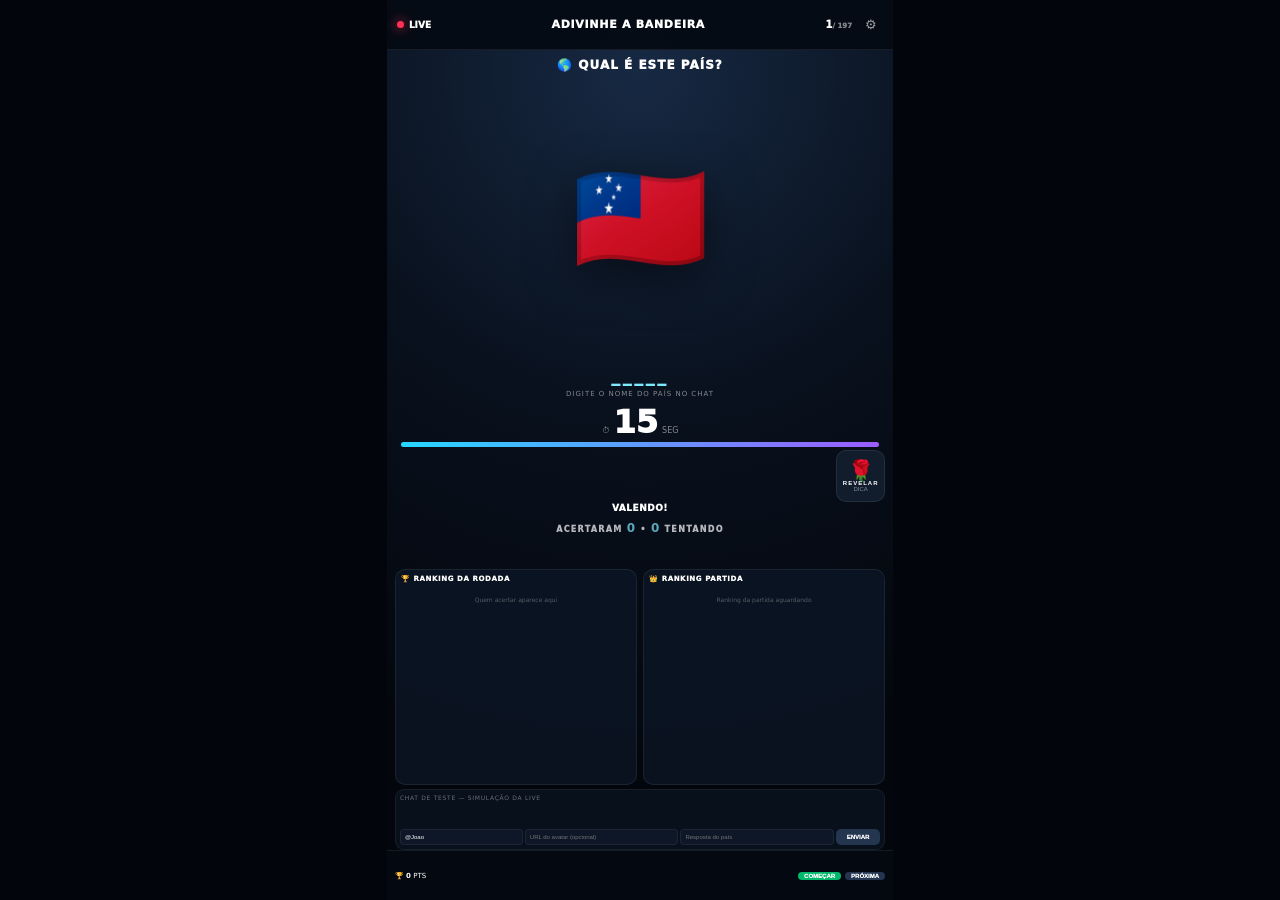
==== index.html @ 90738d2c "Add files via upload" ====
<!doctype html>
<html lang="pt-BR">
<head><meta charset="utf-8"><meta name="viewport" content="width=device-width,initial-scale=1,viewport-fit=cover"><meta name="theme-color" content="#050914"><title>Adivinhe a Bandeira — TikTok LIVE</title><link rel="stylesheet" href="style.css"></head>
<body><div class="app">
<header class="topbar"><div class="live"><i></i> LIVE</div><div class="brand">ADIVINHE A BANDEIRA</div><div class="round-pill"><span id="roundNumber">1</span><small>/ <span id="roundTotal">197</span></small></div><button id="adminToggle" class="gear" aria-label="Configurações">⚙</button></header>
<main>
<section class="hero"><div class="eyebrow">🌎 QUAL É ESTE PAÍS?</div><div id="flag" class="flag">🇧🇷</div><div id="hint" class="hint" aria-live="polite"></div><div class="question">DIGITE O NOME DO PAÍS NO CHAT</div></section>
<section class="timer-card"><div class="timer-head"><span>⏱</span><strong id="timer">15</strong><small>SEG</small></div><div class="progress"><span id="progressBar"></span></div></section>
<section class="participation"><button id="giftTip" class="gift" type="button"><span>🌹</span><b>REVELAR</b><small>DICA</small></button></section>
<div id="message" class="message">VALENDO!</div>
<section class="hit-area"><div class="hit-title">ACERTARAM <b id="hitCount">0</b> • <b id="attemptCount2">0</b> TENTANDO</div><div id="hitAvatars" class="hit-avatars"></div></section>
<section class="rank-grid"><div class="panel"><div class="panel-title">🏆 RANKING DA RODADA</div><div id="roundRanking" class="rows"></div></div><div class="panel"><div class="panel-title">👑 RANKING PARTIDA</div><div id="totalRanking" class="rows"></div></div></section>
<section class="test-chat" id="testChat"><div class="test-title">CHAT DE TESTE — SIMULAÇÃO DA LIVE</div><div id="chatList" class="chat-list"></div><div class="demo-form"><input id="demoUser" value="@Joao" aria-label="Nome do jogador"><input id="demoAvatar" placeholder="URL do avatar (opcional)" aria-label="URL do avatar"><input id="demoMessage" placeholder="Resposta do país" aria-label="Mensagem"><button id="demoSend">ENVIAR</button></div></section>
</main>
<footer><span>🏆 <b id="totalPoints">0</b> PTS</span><button id="start" class="primary">COMEÇAR</button><button id="next">PRÓXIMA</button></footer>
<aside id="admin" class="admin hidden"><button id="adminClose">×</button><b>CONTROLE</b><label>Tempo <input id="timeInput" type="number" min="3" max="120" value="15"></label><button id="pause">PAUSAR</button><button id="reset">NOVA PARTIDA</button><hr style="margin:8px 0;border-color:#fff2"><button id="showAnswer">👁 REVELAR RESPOSTA</button><hr style="margin:8px 0;border-color:#fff2"><label><input type="checkbox" id="modeToggle" checked> <span id="modeLabel">Modo Admin (chat teste visível)</span></label></aside>
<div id="winnerOverlay" class="winner-overlay" aria-live="polite"><div id="winnerContent"></div><div class="next-countdown">PRÓXIMA RODADA EM<strong id="nextCountdown">3</strong></div></div>
</div><script src="countries.js"></script><script src="game.js"></script></body></html>
---- style.css ----
*{box-sizing:border-box}html,body{margin:0;width:100%;height:100%;overflow:hidden}body{background:#02050b;color:#fff;font-family:Inter,system-ui,-apple-system,"Segoe UI",sans-serif;display:flex;justify-content:center}.app{width:min(100vw,56.25vh);height:100dvh;min-height:600px;overflow:hidden;display:flex;flex-direction:column;position:relative;background:radial-gradient(circle at 50% 8%,#172943,#09111e 38%,#03060c 82%)}.app::before{content:"";position:absolute;inset:0;background-image:linear-gradient(115deg,transparent 47%,rgba(94,231,255,.04) 48%,transparent 49%),linear-gradient(25deg,transparent 49%,rgba(139,92,246,.03) 50%,transparent 51%);background-size:180px 180px;opacity:.08;pointer-events:none;z-index:0}.topbar{height:50px;flex:0 0 50px;display:flex;align-items:center;padding:0 10px;background:#050a13ee;border-bottom:1px solid #ffffff12;z-index:4}.live{font-size:9px;font-weight:1000;display:flex;gap:5px;align-items:center}.live i{width:7px;height:7px;border-radius:50%;background:#ff3154;box-shadow:0 0 12px #ff3154}.brand{flex:1;text-align:center;font-size:11px;font-weight:1000;letter-spacing:.7px}.round-pill{font-size:10px;font-weight:1000}.round-pill small{font-size:7px;opacity:.5}.gear{margin-left:7px;border:0;background:none;color:#fff;opacity:.6}main{min-height:0;flex:1;overflow:hidden;display:flex;flex-direction:column}.hero{flex:0 0 44%;min-height:0;text-align:center;padding:8px 10px 4px;display:flex;flex-direction:column;justify-content:space-between}.eyebrow{font-size:12px;font-weight:1000;letter-spacing:1px;margin:0}.flag{flex:1;display:flex;align-items:center;justify-content:center;font-size:clamp(60px,14vw,110px);line-height:1;margin:4px 0;filter:drop-shadow(0 12px 24px rgba(0,0,0,.5))}.flag img{width:120px;max-height:90px;object-fit:contain}.hint{height:22px;font-size:17px;font-weight:1000;letter-spacing:3px;color:#7eeaff;margin:2px 0}.question{font-size:7px;opacity:.5;letter-spacing:1px;margin-top:auto}.timer-card{padding:4px 14px 2px}.timer-head{text-align:center;display:flex;justify-content:center;align-items:baseline;gap:4px}.timer-head strong{font-size:32px;line-height:1;font-weight:1000}.timer-head span,.timer-head small{font-size:8px;opacity:.5}.progress{height:5px;border-radius:99px;background:#ffffff10;overflow:hidden;margin-top:4px}.progress span{display:block;width:100%;height:100%;background:linear-gradient(90deg,#25d7ff,#9b5cff);transition:width .25s linear}.participation{height:58px;display:flex;flex-direction:column;align-items:center;justify-content:center;position:relative;padding:0 10px;gap:4px}.attempts{width:100%;text-align:center}.attempt-title{font-size:8px;font-weight:1000;letter-spacing:1.3px;opacity:.7}.attempt-title b{font-size:12px;color:#7ceaff}.avatars{height:34px;display:flex;justify-content:center;align-items:center;gap:4px;overflow:hidden}.avatar{width:28px;height:28px;border-radius:50%;object-fit:cover;border:1px solid #ffffffaa;background:#18243a}.avatar-fallback{display:grid;place-items:center;font-size:8px;font-weight:1000}.gift{position:absolute;right:8px;top:50%;transform:translateY(-50%);width:49px;height:52px;border-radius:10px;border:1px solid #ffffff14;background:#111c2d;color:#fff;display:flex;flex-direction:column;align-items:center;justify-content:center}.gift span{font-size:21px;line-height:19px}.gift b{font-size:6px;letter-spacing:1px}.gift small{font-size:6px;opacity:.5}.message{height:18px;text-align:center;font-size:9px;font-weight:1000;letter-spacing:.5px}.message.good{color:#64f0ae}.message.bad{color:#ff8d9a}.hit-area{height:52px;display:flex;flex-direction:column;align-items:center;justify-content:center;gap:3px;padding:0 10px}.hit-title{font-size:8px;font-weight:1000;letter-spacing:1.3px;opacity:.7}.hit-title b{font-size:12px;color:#7ceaff}.hit-avatars{height:30px;display:flex;justify-content:center;align-items:center;gap:3px;overflow-x:auto;padding:0 4px}.hit-avatars::-webkit-scrollbar{display:none}.hit-avatar{width:26px;height:26px;border-radius:50%;object-fit:cover;border:1.5px solid #ffffffcc;background:#18243a;flex-shrink:0}.hit-avatar-fallback{display:grid;place-items:center;width:26px;height:26px;border-radius:50%;font-size:7px;font-weight:1000;background:linear-gradient(135deg,#1a2a4a,#0d182e);border:1.5px solid #7eeaff44;color:#7eeaff}.hit-name{font-size:6px;font-weight:900;white-space:nowrap;max-width:60px;overflow:hidden;text-overflow:ellipsis}.hit-avatar-wrap{display:flex;flex-direction:column;align-items:center;gap:1px;flex-shrink:0}.rank-grid{flex:0 0 27%;display:grid;grid-template-columns:1fr 1fr;gap:6px;padding:0 8px;overflow:hidden}.panel{background:#0c1524dd;border:1px solid #ffffff12;border-radius:10px;padding:5px;min-width:0;overflow:hidden;display:flex;flex-direction:column}.panel-title{font-size:7px;font-weight:1000;letter-spacing:.6px;white-space:nowrap;margin-bottom:3px}.rows{flex:1;overflow-y:auto;display:flex;flex-direction:column;gap:2px}.rows::-webkit-scrollbar{width:3px}.rows::-webkit-scrollbar-thumb{background:#ffffff22;border-radius:3px}.row{display:grid;grid-template-columns:16px 22px 1fr auto;gap:3px;align-items:center;height:26px;padding:1px 2px;background:#ffffff06;border-radius:5px}.row .pos{font-size:7px;font-weight:1000;opacity:.55}.row .name{font-size:7px;font-weight:900;overflow:hidden;text-overflow:ellipsis;white-space:nowrap}.row .pts{font-size:6px;font-weight:1000;color:#80eaff;white-space:nowrap}.row .avatar{width:20px;height:20px}.empty{height:26px;display:grid;place-items:center;font-size:6px;opacity:.3;text-align:center}.test-chat{margin:4px 8px 0;background:#0a1321cc;border:1px solid #ffffff10;border-radius:9px;padding:4px}.test-title{font-size:6px;letter-spacing:.7px;opacity:.4;margin-bottom:2px}.chat-list{height:24px;display:flex;gap:3px;overflow:hidden}.chat-msg{display:flex;align-items:center;gap:2px;white-space:nowrap;background:#ffffff06;border-radius:5px;padding:1px 4px;font-size:6px}.chat-msg img{width:14px;height:14px;border-radius:50%;object-fit:cover}.chat-msg b{color:#8feaff}.demo-form{display:grid;grid-template-columns:.8fr 1fr 1fr 44px;gap:2px;margin-top:2px}.demo-form input{min-width:0;border:1px solid #ffffff10;background:#0d1727;color:#fff;border-radius:4px;padding:4px;font-size:6px}.demo-form button,footer button{border:0;border-radius:5px;background:#243550;color:#fff;font-size:6px;font-weight:1000}.winner-overlay{display:none;position:absolute;inset:50px 0 54px;z-index:20;background:#02050bd9;backdrop-filter:blur(11px);align-items:center;justify-content:center;flex-direction:column;text-align:center}.winner-overlay.show{display:flex}.winner-avatar{width:80px;height:80px;border-radius:50%;object-fit:cover;border:2px solid #fff;box-shadow:0 0 32px #35d8ff33}.winner-fallback{width:80px;height:80px;border-radius:50%;display:grid;place-items:center;background:#15243b;border:2px solid #ffffff77;font-size:28px;font-weight:1000}.winner-name{font-size:16px;font-weight:1000;margin-top:6px}.winner-label{font-size:9px;font-weight:1000;color:#79eaff;letter-spacing:1px;margin-top:2px}.winner-points{font-size:9px;color:#64f0ae;margin-top:2px}.next-countdown{margin-top:10px;font-size:7px;letter-spacing:1px;opacity:.7}.next-countdown strong{display:block;font-size:24px;color:#7beaff}footer{height:50px;flex:0 0 50px;padding:4px 8px;display:flex;align-items:center;gap:4px;background:#050a12f5;border-top:1px solid #ffffff12;z-index:4}footer span{flex:1;font-size:7px}footer .primary{background:#00b86b}.admin{position:absolute;right:8px;top:53px;z-index:30;background:#0b1524;border:1px solid #ffffff18;border-radius:10px;padding:8px;display:flex;flex-direction:column;gap:5px;width:140px;font-size:7px}.admin.hidden{display:none}.admin button{background:#182943;color:#fff;border:0;border-radius:5px;padding:5px;font-size:6px}.admin #adminClose{align-self:flex-end;padding:1px 5px}.admin label{display:flex;justify-content:space-between;align-items:center}.admin input{width:40px;background:#08101d;color:#fff;border:1px solid #ffffff18;border-radius:3px;padding:2px}.test-chat.hidden{display:none}@media(max-height:680px){.hero{flex:0 0 40%}.flag{font-size:clamp(48px,12vw,84px)}.rank-grid{flex:0 0 30%}.participation{height:50px}.hit-area{height:44px}.test-chat{margin-top:2px}.chat-list{display:none}}
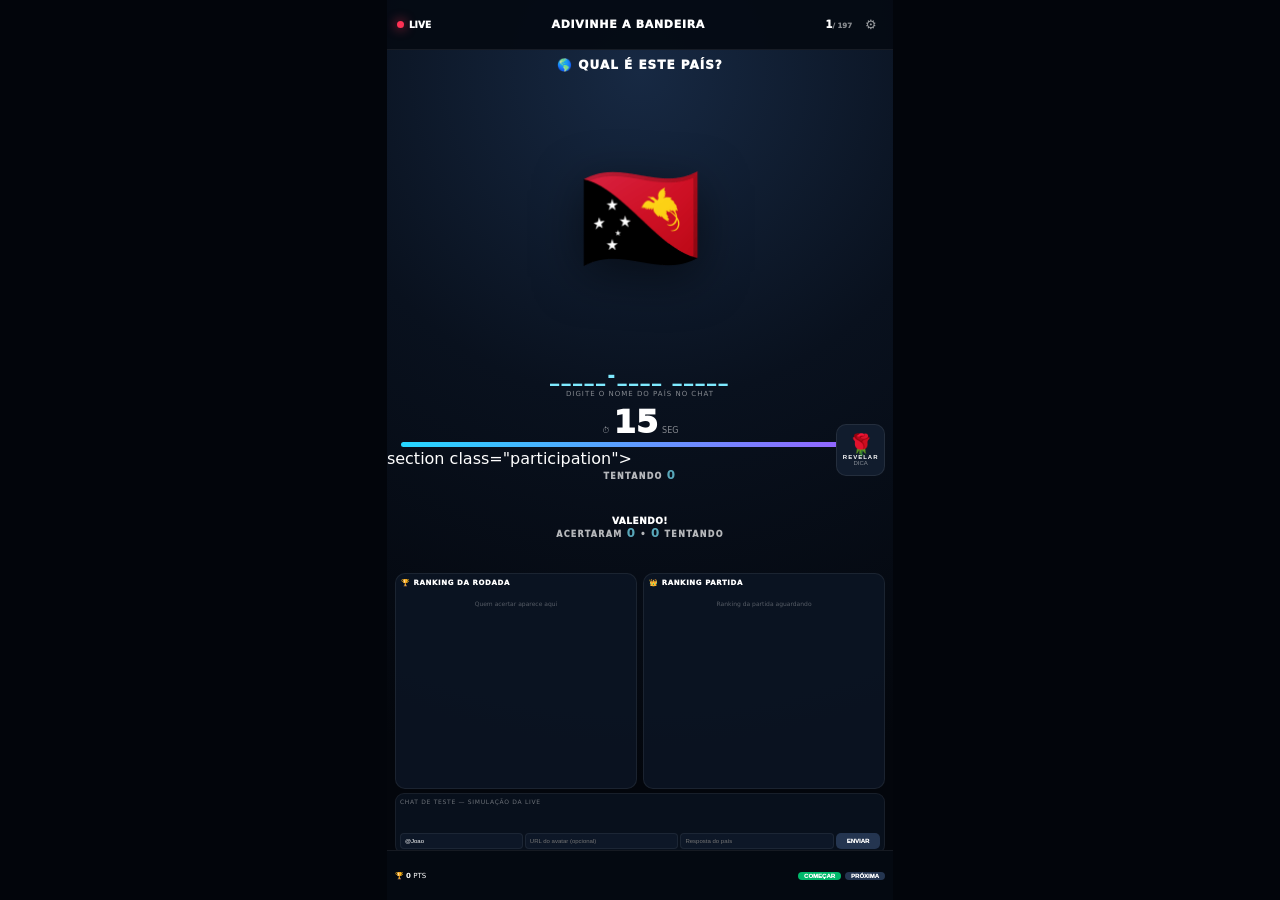
==== commit e4ce73b8: "Add attempts section to participation area" ====
--- a/index.html
+++ b/index.html
@@ -6,7 +6,13 @@
 <main>
 <section class="hero"><div class="eyebrow">🌎 QUAL É ESTE PAÍS?</div><div id="flag" class="flag">🇧🇷</div><div id="hint" class="hint" aria-live="polite"></div><div class="question">DIGITE O NOME DO PAÍS NO CHAT</div></section>
 <section class="timer-card"><div class="timer-head"><span>⏱</span><strong id="timer">15</strong><small>SEG</small></div><div class="progress"><span id="progressBar"></span></div></section>
-<section class="participation"><button id="giftTip" class="gift" type="button"><span>🌹</span><b>REVELAR</b><small>DICA</small></button></section>
+section class="participation">
+  <div class="attempts">
+    <div class="attempt-title">TENTANDO <b id="attemptCount">0</b></div>
+    <div id="attempts" class="avatars"></div>
+  </div>
+  <button id="giftTip" class="gift" type="button"><span>🌹</span><b>REVELAR</b><small>DICA</small></button>
+</section>
 <div id="message" class="message">VALENDO!</div>
 <section class="hit-area"><div class="hit-title">ACERTARAM <b id="hitCount">0</b> • <b id="attemptCount2">0</b> TENTANDO</div><div id="hitAvatars" class="hit-avatars"></div></section>
 <section class="rank-grid"><div class="panel"><div class="panel-title">🏆 RANKING DA RODADA</div><div id="roundRanking" class="rows"></div></div><div class="panel"><div class="panel-title">👑 RANKING PARTIDA</div><div id="totalRanking" class="rows"></div></div></section>
@@ -15,4 +21,4 @@
 <footer><span>🏆 <b id="totalPoints">0</b> PTS</span><button id="start" class="primary">COMEÇAR</button><button id="next">PRÓXIMA</button></footer>
 <aside id="admin" class="admin hidden"><button id="adminClose">×</button><b>CONTROLE</b><label>Tempo <input id="timeInput" type="number" min="3" max="120" value="15"></label><button id="pause">PAUSAR</button><button id="reset">NOVA PARTIDA</button><hr style="margin:8px 0;border-color:#fff2"><button id="showAnswer">👁 REVELAR RESPOSTA</button><hr style="margin:8px 0;border-color:#fff2"><label><input type="checkbox" id="modeToggle" checked> <span id="modeLabel">Modo Admin (chat teste visível)</span></label></aside>
 <div id="winnerOverlay" class="winner-overlay" aria-live="polite"><div id="winnerContent"></div><div class="next-countdown">PRÓXIMA RODADA EM<strong id="nextCountdown">3</strong></div></div>
-</div><script src="countries.js"></script><script src="game.js"></script></body></html>+</div><script src="countries.js"></script><script src="game.js"></script></body></html>
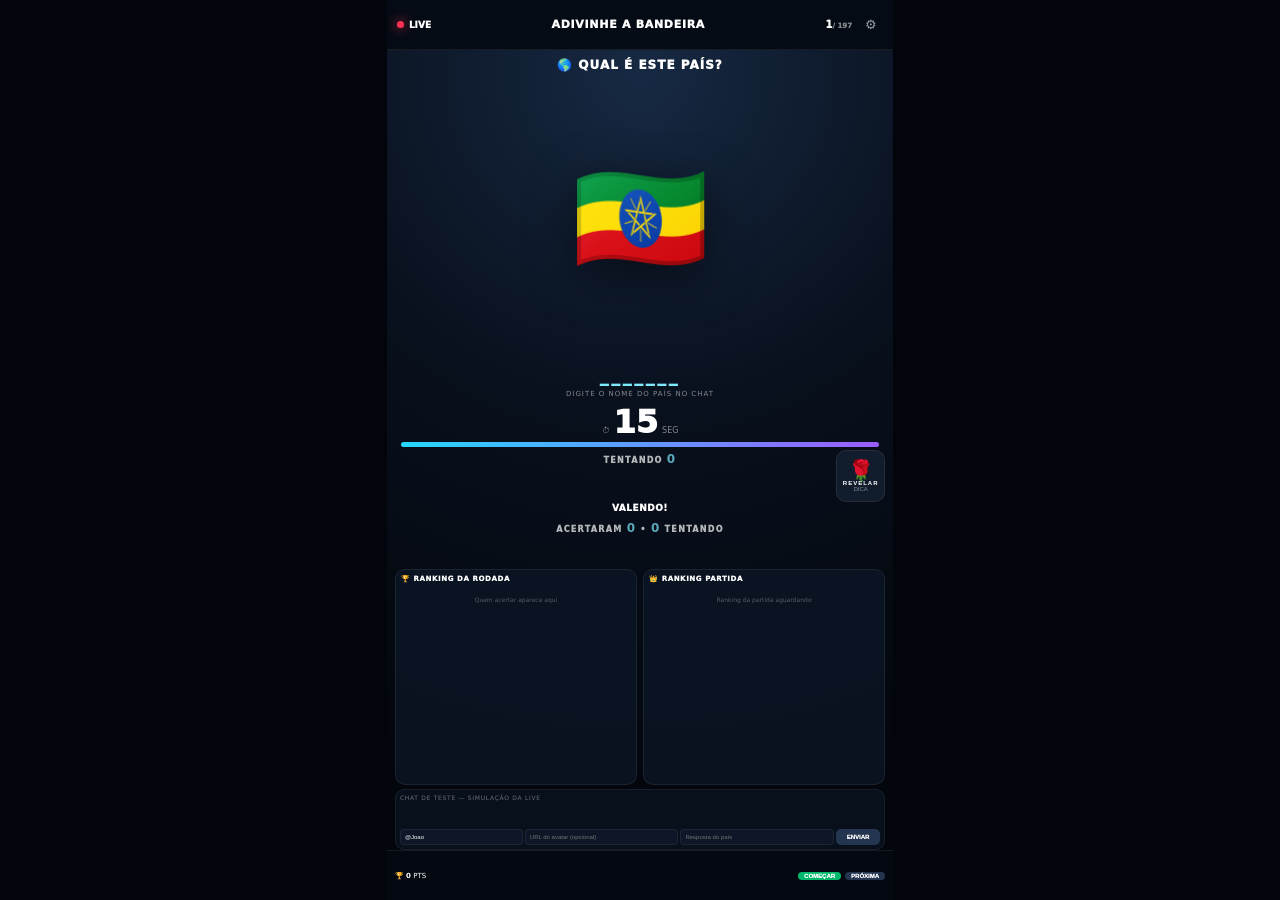
==== commit 36acebd4: "Add participation section to index.html" ====
--- a/index.html
+++ b/index.html
@@ -6,7 +6,7 @@
 <main>
 <section class="hero"><div class="eyebrow">🌎 QUAL É ESTE PAÍS?</div><div id="flag" class="flag">🇧🇷</div><div id="hint" class="hint" aria-live="polite"></div><div class="question">DIGITE O NOME DO PAÍS NO CHAT</div></section>
 <section class="timer-card"><div class="timer-head"><span>⏱</span><strong id="timer">15</strong><small>SEG</small></div><div class="progress"><span id="progressBar"></span></div></section>
-section class="participation">
+<section class="participation">
   <div class="attempts">
     <div class="attempt-title">TENTANDO <b id="attemptCount">0</b></div>
     <div id="attempts" class="avatars"></div>
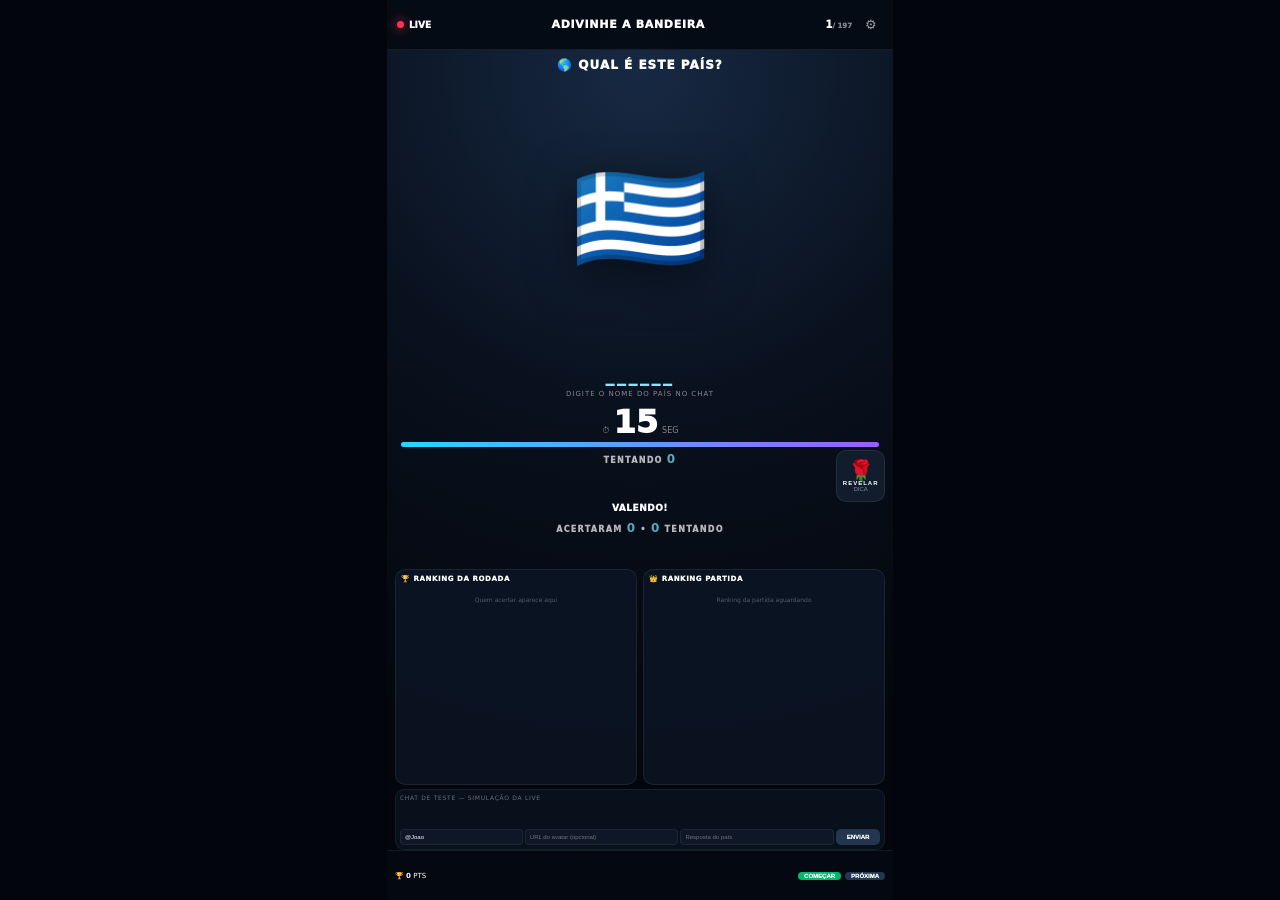
==== commit 3fcfdd90: "Refactor participation section in index.html" ====
--- a/index.html
+++ b/index.html
@@ -6,13 +6,7 @@
 <main>
 <section class="hero"><div class="eyebrow">🌎 QUAL É ESTE PAÍS?</div><div id="flag" class="flag">🇧🇷</div><div id="hint" class="hint" aria-live="polite"></div><div class="question">DIGITE O NOME DO PAÍS NO CHAT</div></section>
 <section class="timer-card"><div class="timer-head"><span>⏱</span><strong id="timer">15</strong><small>SEG</small></div><div class="progress"><span id="progressBar"></span></div></section>
-<section class="participation">
-  <div class="attempts">
-    <div class="attempt-title">TENTANDO <b id="attemptCount">0</b></div>
-    <div id="attempts" class="avatars"></div>
-  </div>
-  <button id="giftTip" class="gift" type="button"><span>🌹</span><b>REVELAR</b><small>DICA</small></button>
-</section>
+<section class="participation"><div class="attempts"><div class="attempt-title">TENTANDO <b id="attemptCount">0</b></div><div id="attempts" class="avatars"></div></div><button id="giftTip" class="gift" type="button"><span>🌹</span><b>REVELAR</b><small>DICA</small></button></section>
 <div id="message" class="message">VALENDO!</div>
 <section class="hit-area"><div class="hit-title">ACERTARAM <b id="hitCount">0</b> • <b id="attemptCount2">0</b> TENTANDO</div><div id="hitAvatars" class="hit-avatars"></div></section>
 <section class="rank-grid"><div class="panel"><div class="panel-title">🏆 RANKING DA RODADA</div><div id="roundRanking" class="rows"></div></div><div class="panel"><div class="panel-title">👑 RANKING PARTIDA</div><div id="totalRanking" class="rows"></div></div></section>
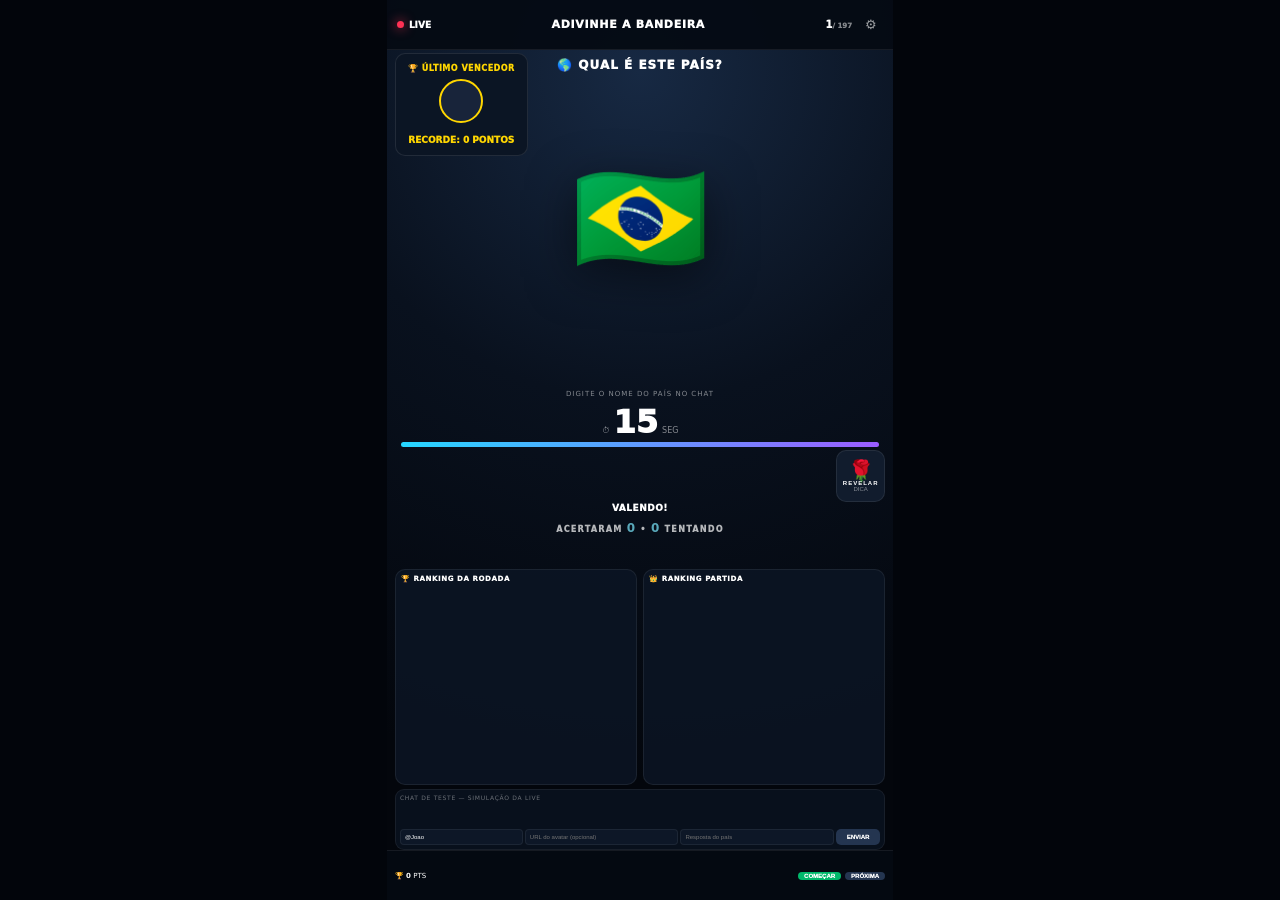
==== commit c40379c7: "Rename index (1).html to index.html" ====
--- a/index.html
+++ b/index.html
@@ -6,13 +6,14 @@
 <main>
 <section class="hero"><div class="eyebrow">🌎 QUAL É ESTE PAÍS?</div><div id="flag" class="flag">🇧🇷</div><div id="hint" class="hint" aria-live="polite"></div><div class="question">DIGITE O NOME DO PAÍS NO CHAT</div></section>
 <section class="timer-card"><div class="timer-head"><span>⏱</span><strong id="timer">15</strong><small>SEG</small></div><div class="progress"><span id="progressBar"></span></div></section>
-<section class="participation"><div class="attempts"><div class="attempt-title">TENTANDO <b id="attemptCount">0</b></div><div id="attempts" class="avatars"></div></div><button id="giftTip" class="gift" type="button"><span>🌹</span><b>REVELAR</b><small>DICA</small></button></section>
+<section class="participation"><button id="giftTip" class="gift" type="button"><span>🌹</span><b>REVELAR</b><small>DICA</small></button></section>
 <div id="message" class="message">VALENDO!</div>
 <section class="hit-area"><div class="hit-title">ACERTARAM <b id="hitCount">0</b> • <b id="attemptCount2">0</b> TENTANDO</div><div id="hitAvatars" class="hit-avatars"></div></section>
 <section class="rank-grid"><div class="panel"><div class="panel-title">🏆 RANKING DA RODADA</div><div id="roundRanking" class="rows"></div></div><div class="panel"><div class="panel-title">👑 RANKING PARTIDA</div><div id="totalRanking" class="rows"></div></div></section>
 <section class="test-chat" id="testChat"><div class="test-title">CHAT DE TESTE — SIMULAÇÃO DA LIVE</div><div id="chatList" class="chat-list"></div><div class="demo-form"><input id="demoUser" value="@Joao" aria-label="Nome do jogador"><input id="demoAvatar" placeholder="URL do avatar (opcional)" aria-label="URL do avatar"><input id="demoMessage" placeholder="Resposta do país" aria-label="Mensagem"><button id="demoSend">ENVIAR</button></div></section>
 </main>
 <footer><span>🏆 <b id="totalPoints">0</b> PTS</span><button id="start" class="primary">COMEÇAR</button><button id="next">PRÓXIMA</button></footer>
-<aside id="admin" class="admin hidden"><button id="adminClose">×</button><b>CONTROLE</b><label>Tempo <input id="timeInput" type="number" min="3" max="120" value="15"></label><button id="pause">PAUSAR</button><button id="reset">NOVA PARTIDA</button><hr style="margin:8px 0;border-color:#fff2"><button id="showAnswer">👁 REVELAR RESPOSTA</button><hr style="margin:8px 0;border-color:#fff2"><label><input type="checkbox" id="modeToggle" checked> <span id="modeLabel">Modo Admin (chat teste visível)</span></label></aside>
+<aside id="recordPanel" class="record-panel"><div class="record-title">🏆 ÚLTIMO VENCEDOR</div><div class="record-avatar"></div><div class="record-name"></div><div class="record-score">RECORDE: <span id="recordScore">0</span> PONTOS</div></aside>
+<aside id="admin" class="admin hidden"><button id="adminClose">×</button><b>CONTROLE</b><label>Tempo <input id="timeInput" type="number" min="3" max="120" value="15"></label><button id="pause">PAUSAR</button><button id="reset">NOVA PARTIDA</button><hr style="margin:8px 0;border-color:#fff2"><button id="showAnswer">👁 REVELAR RESPOSTA</button><hr style="margin:8px 0;border-color:#fff2"><label><input type="checkbox" id="modeToggle" checked> <span id="modeLabel">Modo Admin (chat teste visível)</span></label><hr style="margin:8px 0;border-color:#fff2"><div class="admin-section"><b>MENSAGEM NA TELA</b><input id="adminMsgInput" placeholder="Digite a mensagem..." style="width:100%;margin:4px 0;padding:6px;border-radius:4px;border:1px solid #ffffff18;background:#08101d;color:#fff;font-size:11px"><button id="adminMsgSend" style="width:100%;padding:6px;border-radius:4px;border:0;background:#243550;color:#fff;font-size:11px;font-weight:1000">ENVIAR (15s)</button></div></aside>
 <div id="winnerOverlay" class="winner-overlay" aria-live="polite"><div id="winnerContent"></div><div class="next-countdown">PRÓXIMA RODADA EM<strong id="nextCountdown">3</strong></div></div>
 </div><script src="countries.js"></script><script src="game.js"></script></body></html>
--- a/style.css
+++ b/style.css
@@ -1 +1 @@
-*{box-sizing:border-box}html,body{margin:0;width:100%;height:100%;overflow:hidden}body{background:#02050b;color:#fff;font-family:Inter,system-ui,-apple-system,"Segoe UI",sans-serif;display:flex;justify-content:center}.app{width:min(100vw,56.25vh);height:100dvh;min-height:600px;overflow:hidden;display:flex;flex-direction:column;position:relative;background:radial-gradient(circle at 50% 8%,#172943,#09111e 38%,#03060c 82%)}.app::before{content:"";position:absolute;inset:0;background-image:linear-gradient(115deg,transparent 47%,rgba(94,231,255,.04) 48%,transparent 49%),linear-gradient(25deg,transparent 49%,rgba(139,92,246,.03) 50%,transparent 51%);background-size:180px 180px;opacity:.08;pointer-events:none;z-index:0}.topbar{height:50px;flex:0 0 50px;display:flex;align-items:center;padding:0 10px;background:#050a13ee;border-bottom:1px solid #ffffff12;z-index:4}.live{font-size:9px;font-weight:1000;display:flex;gap:5px;align-items:center}.live i{width:7px;height:7px;border-radius:50%;background:#ff3154;box-shadow:0 0 12px #ff3154}.brand{flex:1;text-align:center;font-size:11px;font-weight:1000;letter-spacing:.7px}.round-pill{font-size:10px;font-weight:1000}.round-pill small{font-size:7px;opacity:.5}.gear{margin-left:7px;border:0;background:none;color:#fff;opacity:.6}main{min-height:0;flex:1;overflow:hidden;display:flex;flex-direction:column}.hero{flex:0 0 44%;min-height:0;text-align:center;padding:8px 10px 4px;display:flex;flex-direction:column;justify-content:space-between}.eyebrow{font-size:12px;font-weight:1000;letter-spacing:1px;margin:0}.flag{flex:1;display:flex;align-items:center;justify-content:center;font-size:clamp(60px,14vw,110px);line-height:1;margin:4px 0;filter:drop-shadow(0 12px 24px rgba(0,0,0,.5))}.flag img{width:120px;max-height:90px;object-fit:contain}.hint{height:22px;font-size:17px;font-weight:1000;letter-spacing:3px;color:#7eeaff;margin:2px 0}.question{font-size:7px;opacity:.5;letter-spacing:1px;margin-top:auto}.timer-card{padding:4px 14px 2px}.timer-head{text-align:center;display:flex;justify-content:center;align-items:baseline;gap:4px}.timer-head strong{font-size:32px;line-height:1;font-weight:1000}.timer-head span,.timer-head small{font-size:8px;opacity:.5}.progress{height:5px;border-radius:99px;background:#ffffff10;overflow:hidden;margin-top:4px}.progress span{display:block;width:100%;height:100%;background:linear-gradient(90deg,#25d7ff,#9b5cff);transition:width .25s linear}.participation{height:58px;display:flex;flex-direction:column;align-items:center;justify-content:center;position:relative;padding:0 10px;gap:4px}.attempts{width:100%;text-align:center}.attempt-title{font-size:8px;font-weight:1000;letter-spacing:1.3px;opacity:.7}.attempt-title b{font-size:12px;color:#7ceaff}.avatars{height:34px;display:flex;justify-content:center;align-items:center;gap:4px;overflow:hidden}.avatar{width:28px;height:28px;border-radius:50%;object-fit:cover;border:1px solid #ffffffaa;background:#18243a}.avatar-fallback{display:grid;place-items:center;font-size:8px;font-weight:1000}.gift{position:absolute;right:8px;top:50%;transform:translateY(-50%);width:49px;height:52px;border-radius:10px;border:1px solid #ffffff14;background:#111c2d;color:#fff;display:flex;flex-direction:column;align-items:center;justify-content:center}.gift span{font-size:21px;line-height:19px}.gift b{font-size:6px;letter-spacing:1px}.gift small{font-size:6px;opacity:.5}.message{height:18px;text-align:center;font-size:9px;font-weight:1000;letter-spacing:.5px}.message.good{color:#64f0ae}.message.bad{color:#ff8d9a}.hit-area{height:52px;display:flex;flex-direction:column;align-items:center;justify-content:center;gap:3px;padding:0 10px}.hit-title{font-size:8px;font-weight:1000;letter-spacing:1.3px;opacity:.7}.hit-title b{font-size:12px;color:#7ceaff}.hit-avatars{height:30px;display:flex;justify-content:center;align-items:center;gap:3px;overflow-x:auto;padding:0 4px}.hit-avatars::-webkit-scrollbar{display:none}.hit-avatar{width:26px;height:26px;border-radius:50%;object-fit:cover;border:1.5px solid #ffffffcc;background:#18243a;flex-shrink:0}.hit-avatar-fallback{display:grid;place-items:center;width:26px;height:26px;border-radius:50%;font-size:7px;font-weight:1000;background:linear-gradient(135deg,#1a2a4a,#0d182e);border:1.5px solid #7eeaff44;color:#7eeaff}.hit-name{font-size:6px;font-weight:900;white-space:nowrap;max-width:60px;overflow:hidden;text-overflow:ellipsis}.hit-avatar-wrap{display:flex;flex-direction:column;align-items:center;gap:1px;flex-shrink:0}.rank-grid{flex:0 0 27%;display:grid;grid-template-columns:1fr 1fr;gap:6px;padding:0 8px;overflow:hidden}.panel{background:#0c1524dd;border:1px solid #ffffff12;border-radius:10px;padding:5px;min-width:0;overflow:hidden;display:flex;flex-direction:column}.panel-title{font-size:7px;font-weight:1000;letter-spacing:.6px;white-space:nowrap;margin-bottom:3px}.rows{flex:1;overflow-y:auto;display:flex;flex-direction:column;gap:2px}.rows::-webkit-scrollbar{width:3px}.rows::-webkit-scrollbar-thumb{background:#ffffff22;border-radius:3px}.row{display:grid;grid-template-columns:16px 22px 1fr auto;gap:3px;align-items:center;height:26px;padding:1px 2px;background:#ffffff06;border-radius:5px}.row .pos{font-size:7px;font-weight:1000;opacity:.55}.row .name{font-size:7px;font-weight:900;overflow:hidden;text-overflow:ellipsis;white-space:nowrap}.row .pts{font-size:6px;font-weight:1000;color:#80eaff;white-space:nowrap}.row .avatar{width:20px;height:20px}.empty{height:26px;display:grid;place-items:center;font-size:6px;opacity:.3;text-align:center}.test-chat{margin:4px 8px 0;background:#0a1321cc;border:1px solid #ffffff10;border-radius:9px;padding:4px}.test-title{font-size:6px;letter-spacing:.7px;opacity:.4;margin-bottom:2px}.chat-list{height:24px;display:flex;gap:3px;overflow:hidden}.chat-msg{display:flex;align-items:center;gap:2px;white-space:nowrap;background:#ffffff06;border-radius:5px;padding:1px 4px;font-size:6px}.chat-msg img{width:14px;height:14px;border-radius:50%;object-fit:cover}.chat-msg b{color:#8feaff}.demo-form{display:grid;grid-template-columns:.8fr 1fr 1fr 44px;gap:2px;margin-top:2px}.demo-form input{min-width:0;border:1px solid #ffffff10;background:#0d1727;color:#fff;border-radius:4px;padding:4px;font-size:6px}.demo-form button,footer button{border:0;border-radius:5px;background:#243550;color:#fff;font-size:6px;font-weight:1000}.winner-overlay{display:none;position:absolute;inset:50px 0 54px;z-index:20;background:#02050bd9;backdrop-filter:blur(11px);align-items:center;justify-content:center;flex-direction:column;text-align:center}.winner-overlay.show{display:flex}.winner-avatar{width:80px;height:80px;border-radius:50%;object-fit:cover;border:2px solid #fff;box-shadow:0 0 32px #35d8ff33}.winner-fallback{width:80px;height:80px;border-radius:50%;display:grid;place-items:center;background:#15243b;border:2px solid #ffffff77;font-size:28px;font-weight:1000}.winner-name{font-size:16px;font-weight:1000;margin-top:6px}.winner-label{font-size:9px;font-weight:1000;color:#79eaff;letter-spacing:1px;margin-top:2px}.winner-points{font-size:9px;color:#64f0ae;margin-top:2px}.next-countdown{margin-top:10px;font-size:7px;letter-spacing:1px;opacity:.7}.next-countdown strong{display:block;font-size:24px;color:#7beaff}footer{height:50px;flex:0 0 50px;padding:4px 8px;display:flex;align-items:center;gap:4px;background:#050a12f5;border-top:1px solid #ffffff12;z-index:4}footer span{flex:1;font-size:7px}footer .primary{background:#00b86b}.admin{position:absolute;right:8px;top:53px;z-index:30;background:#0b1524;border:1px solid #ffffff18;border-radius:10px;padding:8px;display:flex;flex-direction:column;gap:5px;width:140px;font-size:7px}.admin.hidden{display:none}.admin button{background:#182943;color:#fff;border:0;border-radius:5px;padding:5px;font-size:6px}.admin #adminClose{align-self:flex-end;padding:1px 5px}.admin label{display:flex;justify-content:space-between;align-items:center}.admin input{width:40px;background:#08101d;color:#fff;border:1px solid #ffffff18;border-radius:3px;padding:2px}.test-chat.hidden{display:none}@media(max-height:680px){.hero{flex:0 0 40%}.flag{font-size:clamp(48px,12vw,84px)}.rank-grid{flex:0 0 30%}.participation{height:50px}.hit-area{height:44px}.test-chat{margin-top:2px}.chat-list{display:none}}+*{box-sizing:border-box}html,body{margin:0;width:100%;height:100%;overflow:hidden}body{background:#02050b;color:#fff;font-family:Inter,system-ui,-apple-system,"Segoe UI",sans-serif;display:flex;justify-content:center}.app{width:min(100vw,56.25vh);height:100dvh;min-height:600px;overflow:hidden;display:flex;flex-direction:column;position:relative;background:radial-gradient(circle at 50% 8%,#172943,#09111e 38%,#03060c 82%)}.app::before{content:"";position:absolute;inset:0;background-image:linear-gradient(115deg,transparent 47%,rgba(94,231,255,.04) 48%,transparent 49%),linear-gradient(25deg,transparent 49%,rgba(139,92,246,.03) 50%,transparent 51%);background-size:180px 180px;opacity:.08;pointer-events:none;z-index:0}.topbar{height:50px;flex:0 0 50px;display:flex;align-items:center;padding:0 10px;background:#050a13ee;border-bottom:1px solid #ffffff12;z-index:4}.live{font-size:9px;font-weight:1000;display:flex;gap:5px;align-items:center}.live i{width:7px;height:7px;border-radius:50%;background:#ff3154;box-shadow:0 0 12px #ff3154}.brand{flex:1;text-align:center;font-size:11px;font-weight:1000;letter-spacing:.7px}.round-pill{font-size:10px;font-weight:1000}.round-pill small{font-size:7px;opacity:.5}.gear{margin-left:7px;border:0;background:none;color:#fff;opacity:.6}main{min-height:0;flex:1;overflow:hidden;display:flex;flex-direction:column}.hero{flex:0 0 44%;min-height:0;text-align:center;padding:8px 10px 4px;display:flex;flex-direction:column;justify-content:space-between}.eyebrow{font-size:12px;font-weight:1000;letter-spacing:1px;margin:0}.flag{flex:1;display:flex;align-items:center;justify-content:center;font-size:clamp(60px,14vw,110px);line-height:1;margin:4px 0;filter:drop-shadow(0 12px 24px rgba(0,0,0,.5))}.flag img{width:120px;max-height:90px;object-fit:contain}.hint{height:22px;font-size:12px;font-weight:1000;letter-spacing:2px;color:#7eeaff;margin:2px 0}.question{font-size:7px;opacity:.5;letter-spacing:1px;margin-top:auto}.timer-card{padding:4px 14px 2px}.timer-head{text-align:center;display:flex;justify-content:center;align-items:baseline;gap:4px}.timer-head strong{font-size:32px;line-height:1;font-weight:1000}.timer-head span,.timer-head small{font-size:8px;opacity:.5}.progress{height:5px;border-radius:99px;background:#ffffff10;overflow:hidden;margin-top:4px}.progress span{display:block;width:100%;height:100%;background:linear-gradient(90deg,#25d7ff,#9b5cff);transition:width .25s linear}.participation{height:58px;display:flex;flex-direction:column;align-items:center;justify-content:center;position:relative;padding:0 10px;gap:4px}.attempts{width:100%;text-align:center}.attempt-title{font-size:8px;font-weight:1000;letter-spacing:1.3px;opacity:.7}.attempt-title b{font-size:12px;color:#7ceaff}.avatars{height:34px;display:flex;justify-content:center;align-items:center;gap:4px;overflow:hidden}.avatar{width:28px;height:28px;border-radius:50%;object-fit:cover;border:1px solid #ffffffaa;background:#18243a}.avatar-fallback{display:grid;place-items:center;font-size:8px;font-weight:1000}.gift{position:absolute;right:8px;top:50%;transform:translateY(-50%);width:49px;height:52px;border-radius:10px;border:1px solid #ffffff14;background:#111c2d;color:#fff;display:flex;flex-direction:column;align-items:center;justify-content:center}.gift span{font-size:21px;line-height:19px}.gift b{font-size:6px;letter-spacing:1px}.gift small{font-size:6px;opacity:.5}.message{height:18px;text-align:center;font-size:9px;font-weight:1000;letter-spacing:.5px}.message.good{color:#64f0ae}.message.bad{color:#ff8d9a}.message.admin-msg{background:#0b1524;border:1px solid #ffd600;border-radius:6px;padding:8px 10px;font-size:11px;color:#ffd600;box-shadow:0 0 12px rgba(255,214,0,.2)}.hit-area{height:52px;display:flex;flex-direction:column;align-items:center;justify-content:center;gap:3px;padding:0 10px}.hit-title{font-size:8px;font-weight:1000;letter-spacing:1.3px;opacity:.7}.hit-title b{font-size:12px;color:#7ceaff}.hit-avatars{height:30px;display:flex;justify-content:center;align-items:center;gap:3px;overflow-x:auto;padding:0 4px}.hit-avatars::-webkit-scrollbar{display:none}.hit-avatar{width:26px;height:26px;border-radius:50%;object-fit:cover;border:1.5px solid #ffffffcc;background:#18243a;flex-shrink:0}.hit-avatar-fallback{display:grid;place-items:center;width:26px;height:26px;border-radius:50%;font-size:7px;font-weight:1000;background:linear-gradient(135deg,#1a2a4a,#0d182e);border:1.5px solid #7eeaff44;color:#7eeaff}.hit-name{font-size:6px;font-weight:900;white-space:nowrap;max-width:60px;overflow:hidden;text-overflow:ellipsis}.hit-avatar-wrap{display:flex;flex-direction:column;align-items:center;gap:1px;flex-shrink:0}.rank-grid{flex:0 0 27%;display:grid;grid-template-columns:1fr 1fr;gap:6px;padding:0 8px;overflow:hidden}.panel{background:#0c1524dd;border:1px solid #ffffff12;border-radius:10px;padding:5px;min-width:0;overflow:hidden;display:flex;flex-direction:column}.panel-title{font-size:7px;font-weight:1000;letter-spacing:.6px;white-space:nowrap;margin-bottom:3px}.rows{flex:1;overflow-y:auto;display:flex;flex-direction:column;gap:2px}.rows::-webkit-scrollbar{width:3px}.rows::-webkit-scrollbar-thumb{background:#ffffff22;border-radius:3px}.row{display:grid;grid-template-columns:16px 22px 1fr auto;gap:3px;align-items:center;height:26px;padding:1px 2px;background:#ffffff06;border-radius:5px}.row .pos{font-size:7px;font-weight:1000;opacity:.55}.row .name{font-size:7px;font-weight:900;overflow:hidden;text-overflow:ellipsis;white-space:nowrap}.row .pts{font-size:6px;font-weight:1000;color:#80eaff;white-space:nowrap}.row .avatar{width:20px;height:20px}.empty{height:26px;display:grid;place-items:center;font-size:6px;opacity:.3;text-align:center}.test-chat{margin:4px 8px 0;background:#0a1321cc;border:1px solid #ffffff10;border-radius:9px;padding:4px}.test-title{font-size:6px;letter-spacing:.7px;opacity:.4;margin-bottom:2px}.chat-list{height:24px;display:flex;gap:3px;overflow:hidden}.chat-msg{display:flex;align-items:center;gap:2px;white-space:nowrap;background:#ffffff06;border-radius:5px;padding:1px 4px;font-size:6px}.chat-msg img{width:14px;height:14px;border-radius:50%;object-fit:cover}.chat-msg b{color:#8feaff}.demo-form{display:grid;grid-template-columns:.8fr 1fr 1fr 44px;gap:2px;margin-top:2px}.demo-form input{min-width:0;border:1px solid #ffffff10;background:#0d1727;color:#fff;border-radius:4px;padding:4px;font-size:6px}.demo-form button,footer button{border:0;border-radius:5px;background:#243550;color:#fff;font-size:6px;font-weight:1000}.winner-overlay{display:none;position:absolute;inset:50px 0 54px;z-index:20;background:#02050bd9;backdrop-filter:blur(11px);align-items:center;justify-content:flex-start;flex-direction:column;text-align:center;padding:16px 12px 12px;overflow:auto}.winner-overlay.show{display:flex}.winner-flag-top{width:clamp(150px,38vw,180px);height:auto;border-radius:12px;border:1px solid #ffffff1a;box-shadow:0 8px 24px rgba(0,0,0,.4);margin-bottom:10px}.winner-flag-emoji{font-size:clamp(100px,25vw,140px);line-height:1;display:flex;align-items:center;justify-content:center;min-height:80px}.winner-result-message{width:100%;text-align:center;margin-bottom:10px}.winner-status{font-size:clamp(16px,4vw,22px);font-weight:1000;letter-spacing:.5px;margin-bottom:4px}.winner-status.correct{color:#ff3366;text-shadow:0 0 8px rgba(255,51,102,.4)}.winner-status.timeout{color:#ff4455;text-shadow:0 0 8px rgba(255,68,85,.4)}.winner-answer-line{font-size:clamp(12px,3vw,15px);color:#fff}.winner-answer-line strong{color:#ffd600}.winner-first-card{width:100%;max-width:340px;background:linear-gradient(135deg,#FFB900 0%,#FF9F00 100%);border-radius:16px;padding:12px 14px;display:flex;align-items:center;justify-content:space-between;gap:10px;box-shadow:0 6px 24px rgba(255,185,0,.3);margin-bottom:8px}.winner-first-left{display:flex;align-items:center;gap:10px;min-width:0;flex:1}.winner-first-avatar{width:48px;height:48px;border-radius:50%;object-fit:cover;border:2px solid rgba(255,255,255,.3);flex-shrink:0}.winner-first-avatar-fallback{width:48px;height:48px;border-radius:50%;display:grid;place-items:center;background:linear-gradient(135deg,#fff8e0,#ffe080);font-size:18px;font-weight:1000;color:#8B6B00;border:2px solid rgba(255,255,255,.3);flex-shrink:0}.winner-first-info{display:flex;flex-direction:column;min-width:0}.winner-first-name{font-size:clamp(13px,3vw,16px);font-weight:1000;color:#1a1a1a;white-space:nowrap;overflow:hidden;text-overflow:ellipsis}.winner-first-sub{font-size:clamp(9px,2vw,11px);font-weight:600;color:#333;opacity:.8;white-space:nowrap}.winner-first-right{display:flex;align-items:center;gap:6px;flex-shrink:0}.winner-first-medal{font-size:18px}.winner-first-points{font-size:clamp(11px,2.5vw,13px);font-weight:1000;color:#1a1a1a;white-space:nowrap}.winner-count-total{width:100%;text-align:center;font-size:clamp(12px,3vw,15px);font-weight:1000;color:#ffd600;letter-spacing:.3px;margin:8px 0 10px}.winner-others-grid{width:100%;display:grid;grid-template-columns:repeat(3,1fr);gap:8px;max-width:100%}.winner-other-card{background:#17191F;border:1px solid #2a2d3a;border-radius:10px;padding:6px 8px;display:flex;align-items:center;gap:8px;min-width:0;min-height:36px}.winner-other-avatar-wrap{flex-shrink:0}.winner-other-avatar{width:24px;height:24px;border-radius:50%;object-fit:cover;border:1px solid #ffffff1a;background:#1a1d26}.winner-other-avatar-fallback{width:24px;height:24px;border-radius:50%;display:grid;place-items:center;font-size:8px;font-weight:1000;background:linear-gradient(135deg,#1a2a4a,#0d182e);border:1px solid #7eeaff22;color:#7eeaff}.winner-other-name{font-size:10px;font-weight:900;color:#fff;max-width:100%;overflow:hidden;text-overflow:ellipsis;white-space:nowrap}.winner-other-medal{font-size:9px;opacity:.8;flex-shrink:0}.winner-empty-message{width:100%;text-align:center;font-size:clamp(13px,3vw,16px);font-weight:1000;color:#fff;margin-top:10px}.next-countdown{margin-top:14px;font-size:clamp(9px,2vw,11px);letter-spacing:1px;opacity:.7}.next-countdown strong{display:block;font-size:clamp(20px,5vw,28px);color:#7beaff}@media(max-width:400px){.winner-others-grid{gap:6px}.winner-other-card{padding:6px 4px}.winner-other-avatar{width:24px;height:24px}.winner-other-name{font-size:8px}}@media(max-width:340px){.winner-others-grid{grid-template-columns:repeat(2,1fr)}}footer{height:50px;flex:0 0 50px;padding:4px 8px;display:flex;align-items:center;gap:4px;background:#050a12f5;border-top:1px solid #ffffff12;z-index:4}footer span{flex:1;font-size:7px}footer .primary{background:#00b86b}.admin{position:absolute;right:8px;top:53px;z-index:30;background:#0b1524;border:1px solid #ffffff18;border-radius:10px;padding:8px;display:flex;flex-direction:column;gap:5px;width:140px;font-size:7px}.admin.hidden{display:none}.admin button{background:#182943;color:#fff;border:0;border-radius:5px;padding:5px;font-size:6px}.admin #adminClose{align-self:flex-end;padding:1px 5px}.admin label{display:flex;justify-content:space-between;align-items:center}.admin input{width:40px;background:#08101d;color:#fff;border:1px solid #ffffff18;border-radius:3px;padding:2px}.test-chat.hidden{display:none}@media(max-height:680px){.hero{flex:0 0 40%}.flag{font-size:clamp(48px,12vw,84px)}.rank-grid{flex:0 0 30%}.participation{height:50px}.hit-area{height:44px}.test-chat{margin-top:2px}.chat-list{display:none}}.record-panel{position:absolute;left:8px;top:53px;z-index:25;background:#0b1524;border:1px solid #ffffff18;border-radius:10px;padding:10px 12px;display:flex;flex-direction:column;align-items:center;gap:6px;min-width:130px;font-size:7px}.record-title{font-size:8px;font-weight:1000;letter-spacing:.5px;color:#ffd600;text-align:center}.record-avatar{width:44px;height:44px;border-radius:50%;background:#18243a;border:2px solid #ffd600;overflow:hidden}.record-avatar img{width:100%;height:100%;object-fit:cover}.record-avatar-fallback{width:100%;height:100%;display:grid;place-items:center;font-size:14px;font-weight:1000;background:linear-gradient(135deg,#ffd600,#b89600);color:#02050b}.record-name{font-size:9px;font-weight:1000;color:#fff;text-align:center;max-width:120px;overflow:hidden;text-overflow:ellipsis;white-space:nowrap}.record-score{font-size:9px;font-weight:1000;color:#ffd600;text-align:center}
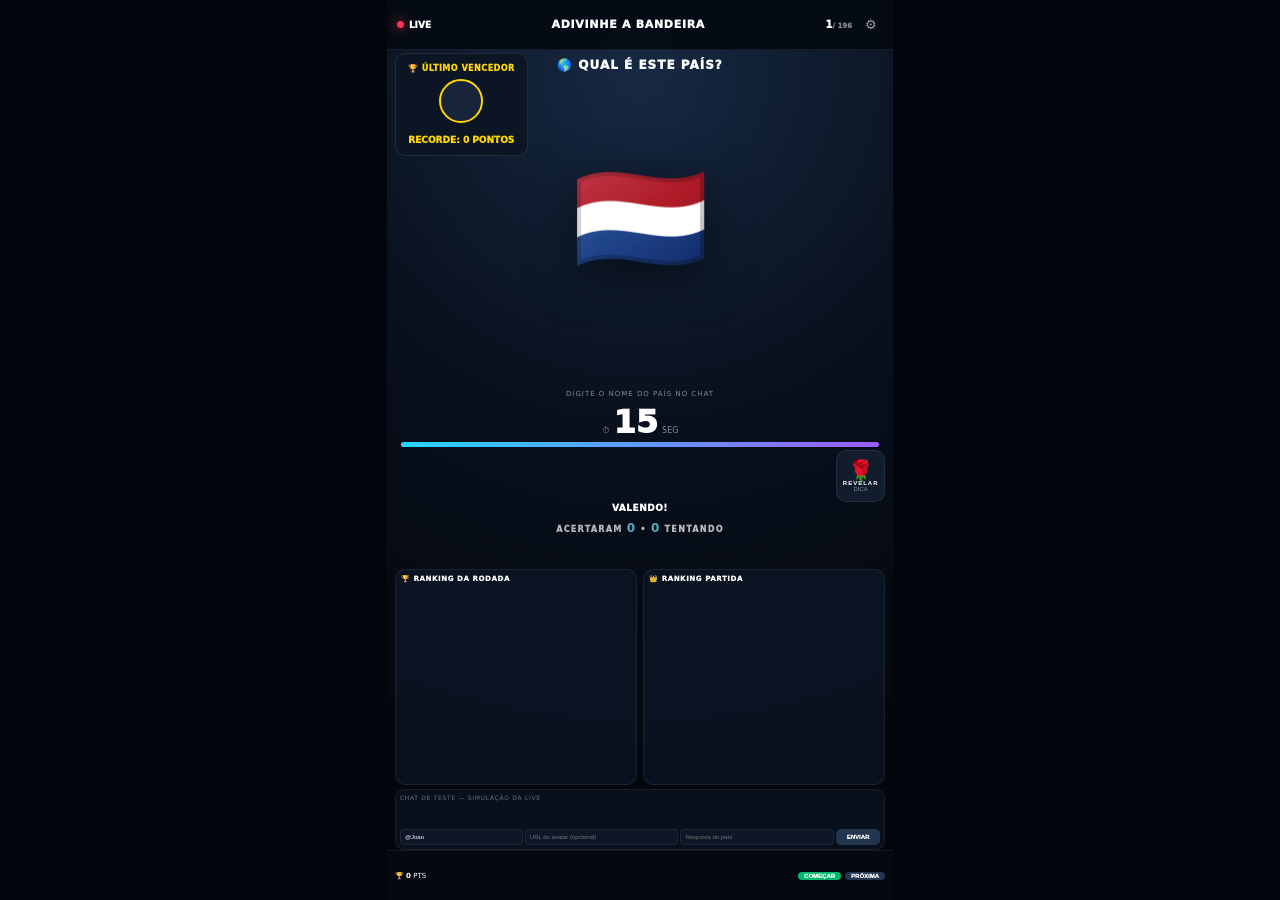
==== commit 699cdf40: "Rename index (2).html to index.html" ====
--- a/index.html
+++ b/index.html
@@ -8,7 +8,7 @@
 <section class="timer-card"><div class="timer-head"><span>⏱</span><strong id="timer">15</strong><small>SEG</small></div><div class="progress"><span id="progressBar"></span></div></section>
 <section class="participation"><button id="giftTip" class="gift" type="button"><span>🌹</span><b>REVELAR</b><small>DICA</small></button></section>
 <div id="message" class="message">VALENDO!</div>
-<section class="hit-area"><div class="hit-title">ACERTARAM <b id="hitCount">0</b> • <b id="attemptCount2">0</b> TENTANDO</div><div id="hitAvatars" class="hit-avatars"></div></section>
+<section class="hit-area"><div class="hit-title">ACERTARAM <b id="hitCount">0</b> • <b id="attemptCount">0</b> TENTANDO</div><div id="hitAvatars" class="hit-avatars"></div></section>
 <section class="rank-grid"><div class="panel"><div class="panel-title">🏆 RANKING DA RODADA</div><div id="roundRanking" class="rows"></div></div><div class="panel"><div class="panel-title">👑 RANKING PARTIDA</div><div id="totalRanking" class="rows"></div></div></section>
 <section class="test-chat" id="testChat"><div class="test-title">CHAT DE TESTE — SIMULAÇÃO DA LIVE</div><div id="chatList" class="chat-list"></div><div class="demo-form"><input id="demoUser" value="@Joao" aria-label="Nome do jogador"><input id="demoAvatar" placeholder="URL do avatar (opcional)" aria-label="URL do avatar"><input id="demoMessage" placeholder="Resposta do país" aria-label="Mensagem"><button id="demoSend">ENVIAR</button></div></section>
 </main>
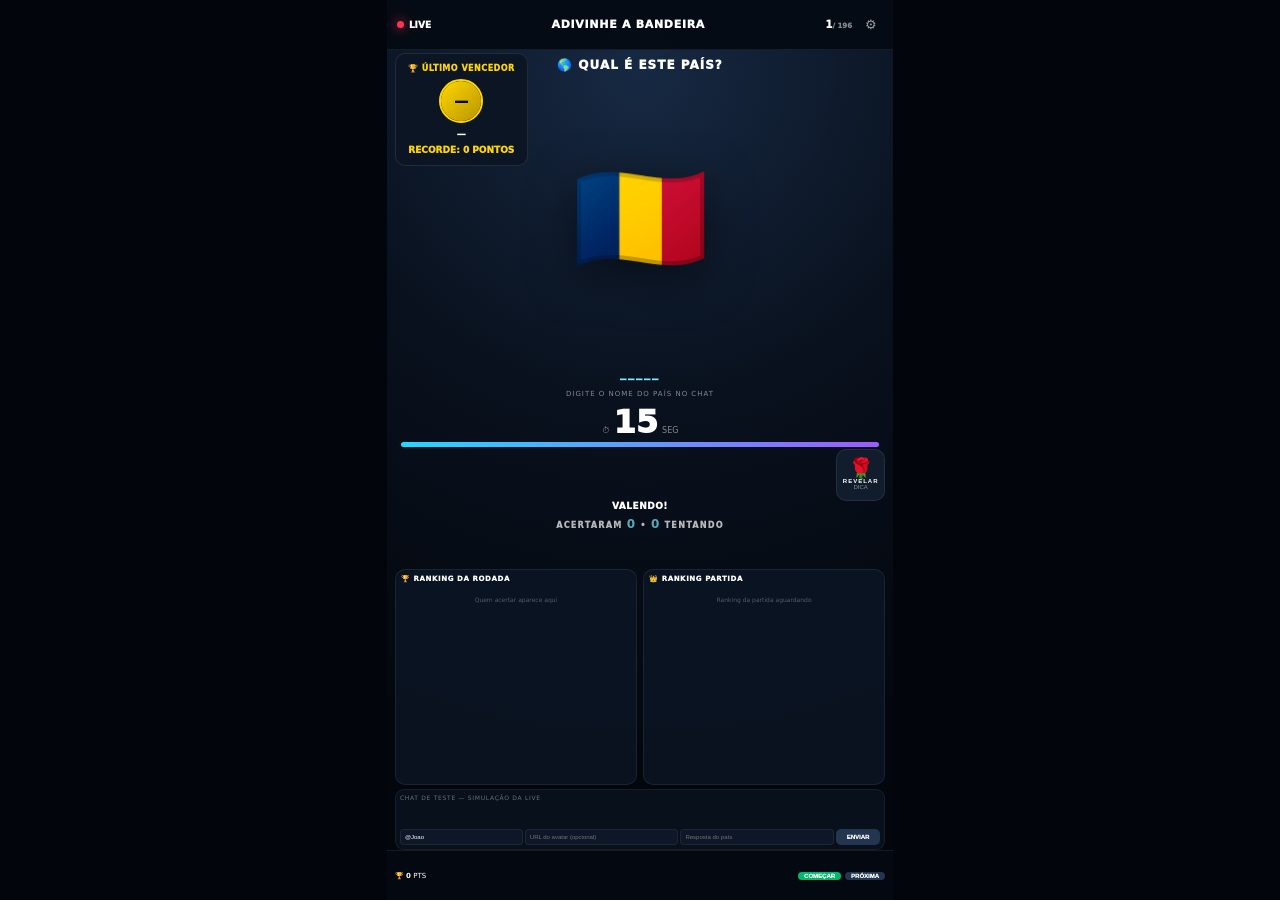
==== commit ff9bb11e: "Rename index (3).html to index.html" ====
--- a/index.html
+++ b/index.html
@@ -8,7 +8,7 @@
 <section class="timer-card"><div class="timer-head"><span>⏱</span><strong id="timer">15</strong><small>SEG</small></div><div class="progress"><span id="progressBar"></span></div></section>
 <section class="participation"><button id="giftTip" class="gift" type="button"><span>🌹</span><b>REVELAR</b><small>DICA</small></button></section>
 <div id="message" class="message">VALENDO!</div>
-<section class="hit-area"><div class="hit-title">ACERTARAM <b id="hitCount">0</b> • <b id="attemptCount">0</b> TENTANDO</div><div id="hitAvatars" class="hit-avatars"></div></section>
+<section class="hit-area"><div class="hit-title">ACERTARAM <b id="hitCount">0</b> • <b id="attemptCount">0</b> TENTANDO</div><div id="attempts" class="hit-avatars"></div><div id="hitAvatars" class="hit-avatars"></div></section>
 <section class="rank-grid"><div class="panel"><div class="panel-title">🏆 RANKING DA RODADA</div><div id="roundRanking" class="rows"></div></div><div class="panel"><div class="panel-title">👑 RANKING PARTIDA</div><div id="totalRanking" class="rows"></div></div></section>
 <section class="test-chat" id="testChat"><div class="test-title">CHAT DE TESTE — SIMULAÇÃO DA LIVE</div><div id="chatList" class="chat-list"></div><div class="demo-form"><input id="demoUser" value="@Joao" aria-label="Nome do jogador"><input id="demoAvatar" placeholder="URL do avatar (opcional)" aria-label="URL do avatar"><input id="demoMessage" placeholder="Resposta do país" aria-label="Mensagem"><button id="demoSend">ENVIAR</button></div></section>
 </main>
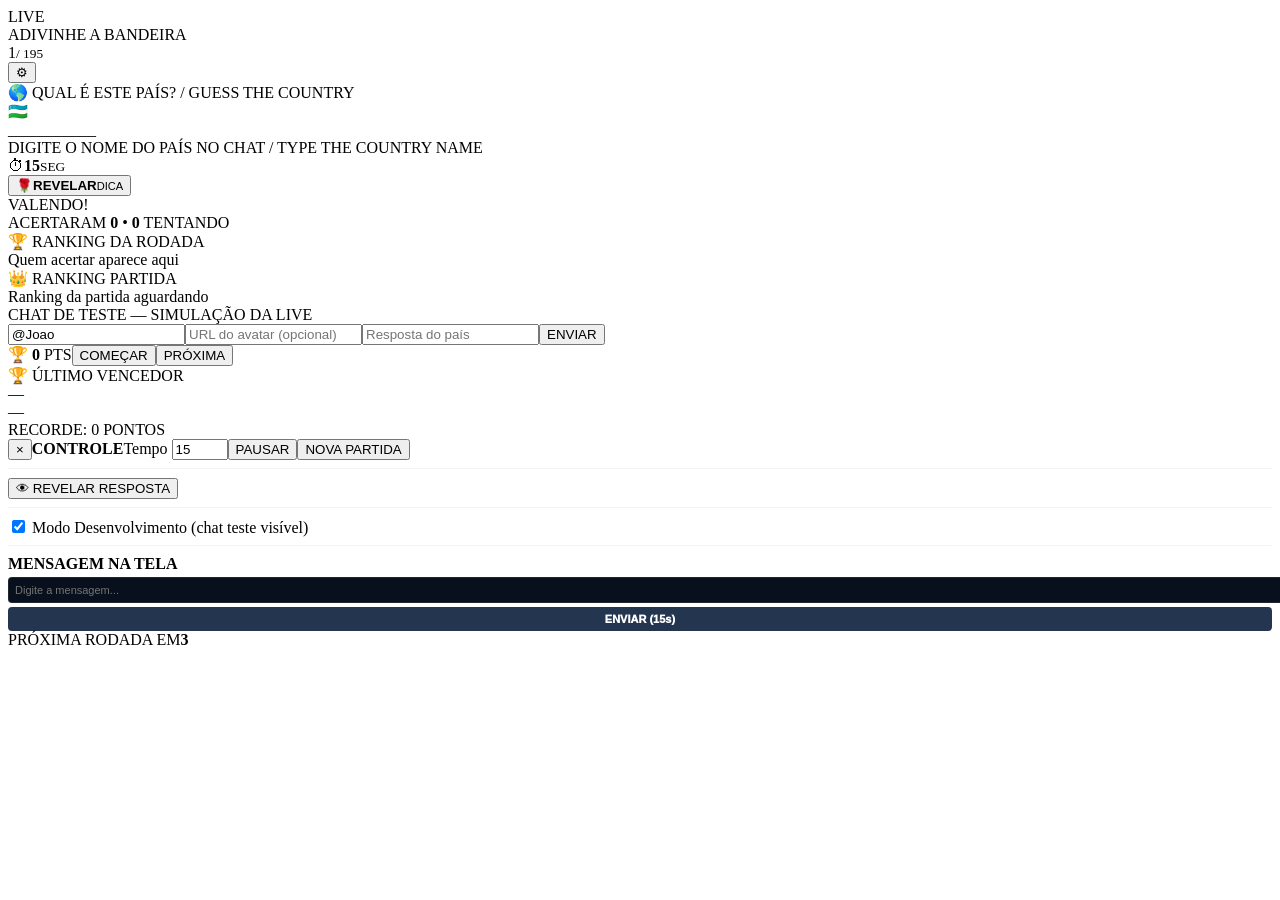
==== commit 8985c27f: "Rename index (6).html to index.html" ====
--- a/index.html
+++ b/index.html
@@ -4,7 +4,7 @@
 <body><div class="app">
 <header class="topbar"><div class="live"><i></i> LIVE</div><div class="brand">ADIVINHE A BANDEIRA</div><div class="round-pill"><span id="roundNumber">1</span><small>/ <span id="roundTotal">197</span></small></div><button id="adminToggle" class="gear" aria-label="Configurações">⚙</button></header>
 <main>
-<section class="hero"><div class="eyebrow">🌎 QUAL É ESTE PAÍS?</div><div id="flag" class="flag">🇧🇷</div><div id="hint" class="hint" aria-live="polite"></div><div class="question">DIGITE O NOME DO PAÍS NO CHAT</div></section>
+<section class="hero"><div class="eyebrow">🌎 QUAL É ESTE PAÍS? / GUESS THE COUNTRY</div><div id="flag" class="flag">🇧🇷</div><div id="hint" class="hint" aria-live="polite"></div><div class="question">DIGITE O NOME DO PAÍS NO CHAT / TYPE THE COUNTRY NAME</div></section>
 <section class="timer-card"><div class="timer-head"><span>⏱</span><strong id="timer">15</strong><small>SEG</small></div><div class="progress"><span id="progressBar"></span></div></section>
 <section class="participation"><button id="giftTip" class="gift" type="button"><span>🌹</span><b>REVELAR</b><small>DICA</small></button></section>
 <div id="message" class="message">VALENDO!</div>
